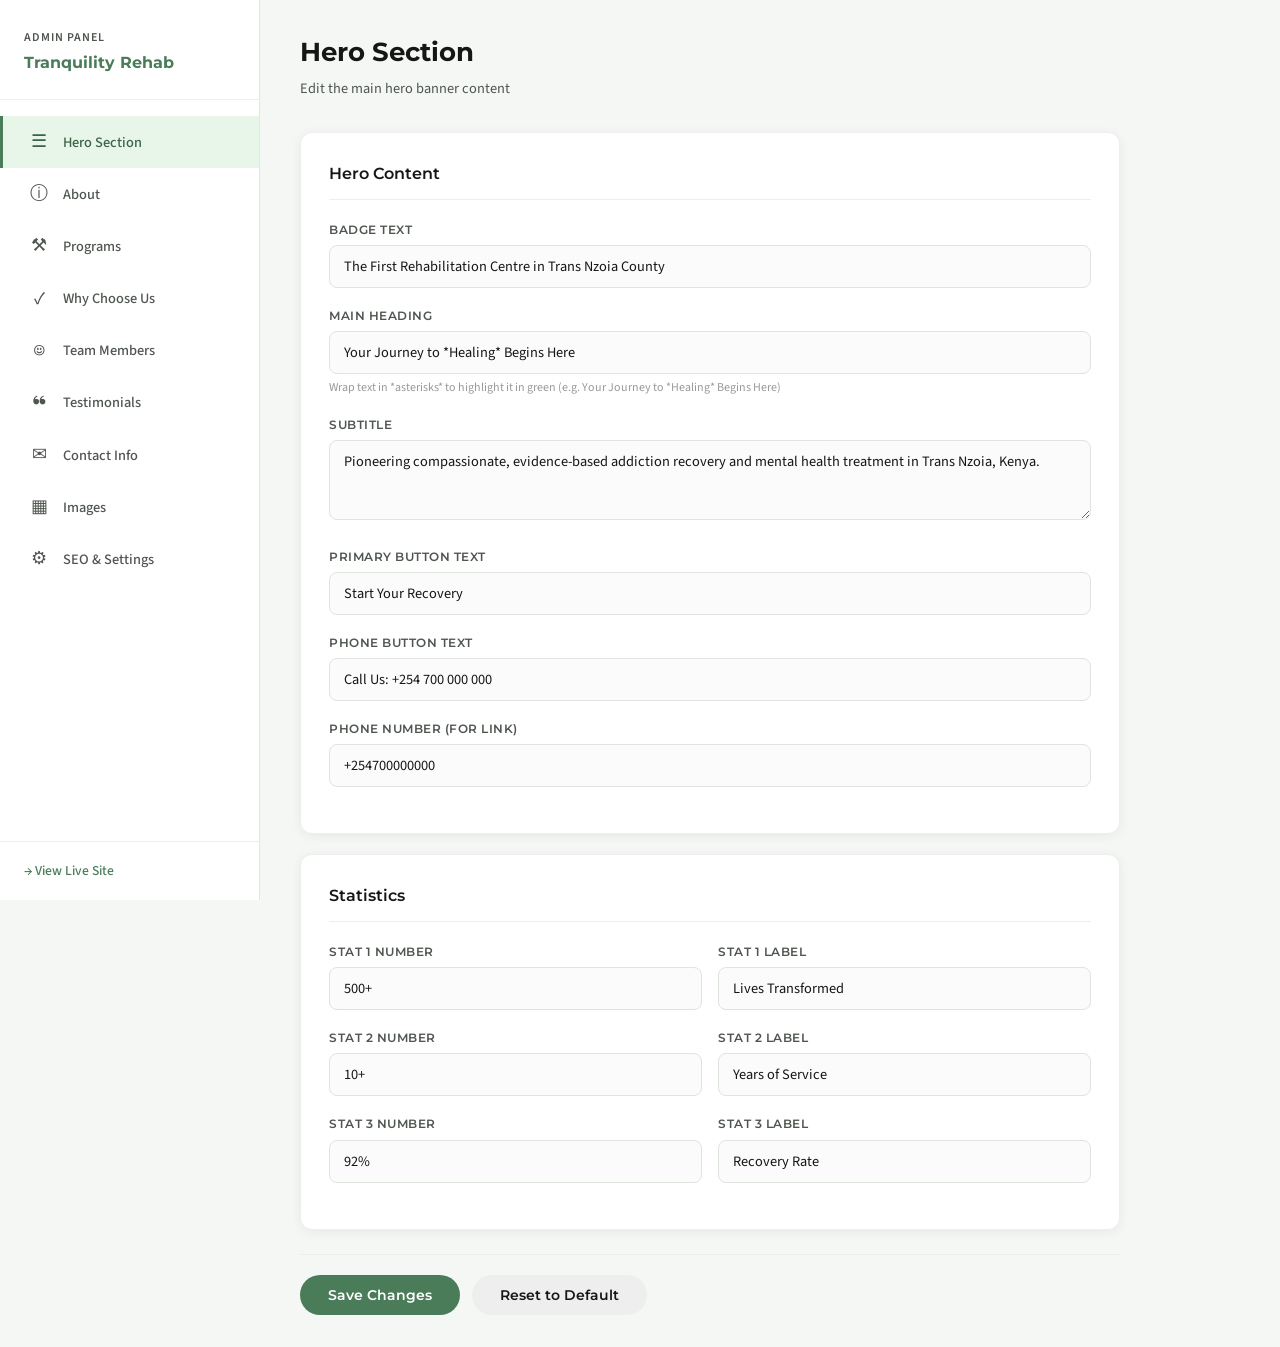
==== admin.html @ fd3b814e "Initial site build for Tranquility Rehab Centre Static website with admin panel for the first rehab " ====
<!DOCTYPE html>
<html lang="en">
<head>
  <meta charset="UTF-8">
  <meta name="viewport" content="width=device-width, initial-scale=1.0">
  <title>Admin | Tranquility Rehab Centre</title>
  <link rel="preconnect" href="https://fonts.googleapis.com">
  <link rel="preconnect" href="https://fonts.gstatic.com" crossorigin>
  <link href="https://fonts.googleapis.com/css2?family=Montserrat:wght@400;500;600;700&family=Source+Sans+3:wght@300;400;500;600&display=swap" rel="stylesheet">
  <style>
    :root {
      --primary: #4a7c59;
      --primary-dark: #3a6348;
      --primary-light: #e8f5e9;
      --text: #161616;
      --text-secondary: #4f554f;
      --bg: #f5f7f5;
      --white: #ffffff;
      --danger: #c0392b;
      --danger-light: #fde8e8;
      --radius: 12px;
      --shadow: 0 2px 12px rgba(0,0,0,0.06);
    }

    * { margin: 0; padding: 0; box-sizing: border-box; }

    body {
      font-family: 'Source Sans 3', sans-serif;
      background: var(--bg);
      color: var(--text);
      line-height: 1.6;
    }

    /* Sidebar */
    .admin-layout {
      display: grid;
      grid-template-columns: 260px 1fr;
      min-height: 100vh;
    }

    .sidebar {
      background: var(--white);
      border-right: 1px solid #e5e5e5;
      padding: 24px 0;
      position: sticky;
      top: 0;
      height: 100vh;
      overflow-y: auto;
    }

    .sidebar-logo {
      padding: 0 24px 24px;
      border-bottom: 1px solid #eee;
      margin-bottom: 16px;
    }

    .sidebar-logo h2 {
      font-family: 'Montserrat', sans-serif;
      font-size: 1rem;
      font-weight: 700;
      color: var(--primary);
    }

    .sidebar-logo span {
      font-size: 0.75rem;
      color: var(--text-secondary);
      text-transform: uppercase;
      letter-spacing: 1px;
      font-weight: 600;
    }

    .sidebar-nav a {
      display: flex;
      align-items: center;
      gap: 12px;
      padding: 12px 24px;
      color: var(--text-secondary);
      text-decoration: none;
      font-size: 0.9rem;
      font-weight: 500;
      transition: all 0.2s;
      border-left: 3px solid transparent;
    }

    .sidebar-nav a:hover,
    .sidebar-nav a.active {
      background: var(--primary-light);
      color: var(--primary-dark);
      border-left-color: var(--primary);
    }

    .sidebar-nav a .nav-icon {
      font-size: 1.1rem;
      width: 24px;
      text-align: center;
    }

    .sidebar-actions {
      padding: 16px 24px;
      border-top: 1px solid #eee;
      margin-top: auto;
      position: absolute;
      bottom: 0;
      left: 0;
      right: 0;
      background: var(--white);
    }

    /* Main content */
    .main-content {
      padding: 32px 40px;
      max-width: 900px;
    }

    .page-header {
      margin-bottom: 32px;
    }

    .page-header h1 {
      font-family: 'Montserrat', sans-serif;
      font-size: 1.6rem;
      font-weight: 700;
      margin-bottom: 4px;
    }

    .page-header p {
      color: var(--text-secondary);
      font-size: 0.9rem;
    }

    /* Sections */
    .edit-section {
      display: none;
      animation: fadeIn 0.3s ease;
    }

    .edit-section.active {
      display: block;
    }

    @keyframes fadeIn {
      from { opacity: 0; transform: translateY(8px); }
      to { opacity: 1; transform: translateY(0); }
    }

    .card {
      background: var(--white);
      border-radius: var(--radius);
      box-shadow: var(--shadow);
      padding: 28px;
      margin-bottom: 20px;
      border: 1px solid #eee;
    }

    .card h3 {
      font-family: 'Montserrat', sans-serif;
      font-size: 1rem;
      font-weight: 600;
      margin-bottom: 20px;
      padding-bottom: 12px;
      border-bottom: 1px solid #eee;
    }

    .form-group {
      margin-bottom: 18px;
    }

    .form-group label {
      display: block;
      font-family: 'Montserrat', sans-serif;
      font-size: 0.75rem;
      font-weight: 600;
      text-transform: uppercase;
      letter-spacing: 0.5px;
      color: var(--text-secondary);
      margin-bottom: 6px;
    }

    .form-group input,
    .form-group textarea,
    .form-group select {
      width: 100%;
      padding: 10px 14px;
      border: 1.5px solid #dde5dd;
      border-radius: 8px;
      font-family: 'Source Sans 3', sans-serif;
      font-size: 0.9rem;
      color: var(--text);
      transition: border-color 0.2s;
      background: #fafbfa;
    }

    .form-group input:focus,
    .form-group textarea:focus {
      outline: none;
      border-color: var(--primary);
      box-shadow: 0 0 0 3px rgba(74,124,89,0.1);
    }

    .form-group textarea {
      resize: vertical;
      min-height: 80px;
    }

    .form-row {
      display: grid;
      grid-template-columns: 1fr 1fr;
      gap: 16px;
    }

    .form-hint {
      font-size: 0.75rem;
      color: #999;
      margin-top: 4px;
    }

    /* Repeater items */
    .repeater-item {
      background: #fafbfa;
      border: 1px solid #eee;
      border-radius: 8px;
      padding: 20px;
      margin-bottom: 12px;
      position: relative;
    }

    .repeater-item .item-header {
      display: flex;
      justify-content: space-between;
      align-items: center;
      margin-bottom: 14px;
    }

    .repeater-item .item-header span {
      font-family: 'Montserrat', sans-serif;
      font-weight: 600;
      font-size: 0.85rem;
      color: var(--primary);
    }

    .btn-remove {
      background: var(--danger-light);
      color: var(--danger);
      border: none;
      padding: 4px 12px;
      border-radius: 6px;
      font-size: 0.78rem;
      font-weight: 600;
      cursor: pointer;
    }

    .btn-remove:hover {
      background: var(--danger);
      color: white;
    }

    .btn-add {
      display: inline-flex;
      align-items: center;
      gap: 6px;
      background: var(--primary-light);
      color: var(--primary-dark);
      border: 1px dashed var(--primary);
      padding: 10px 20px;
      border-radius: 8px;
      font-family: 'Montserrat', sans-serif;
      font-size: 0.82rem;
      font-weight: 600;
      cursor: pointer;
      margin-top: 8px;
      transition: all 0.2s;
    }

    .btn-add:hover {
      background: var(--primary);
      color: white;
    }

    /* Buttons */
    .btn {
      display: inline-block;
      padding: 12px 28px;
      border-radius: 50px;
      font-family: 'Montserrat', sans-serif;
      font-size: 0.85rem;
      font-weight: 600;
      cursor: pointer;
      transition: all 0.2s;
      border: none;
      text-decoration: none;
    }

    .btn-primary {
      background: var(--primary);
      color: white;
    }

    .btn-primary:hover {
      background: var(--primary-dark);
      transform: translateY(-1px);
      box-shadow: 0 4px 12px rgba(74,124,89,0.3);
    }

    .btn-secondary {
      background: #eee;
      color: var(--text);
    }

    .btn-secondary:hover {
      background: #ddd;
    }

    .btn-danger {
      background: var(--danger-light);
      color: var(--danger);
    }

    .btn-danger:hover {
      background: var(--danger);
      color: white;
    }

    .btn-block { display: block; width: 100%; text-align: center; }

    .action-bar {
      display: flex;
      gap: 12px;
      margin-top: 24px;
      padding-top: 20px;
      border-top: 1px solid #eee;
    }

    /* Toast */
    .toast {
      position: fixed;
      bottom: 24px;
      right: 24px;
      background: var(--primary);
      color: white;
      padding: 14px 28px;
      border-radius: 8px;
      font-weight: 500;
      box-shadow: 0 8px 24px rgba(0,0,0,0.15);
      transform: translateY(100px);
      opacity: 0;
      transition: all 0.3s ease;
      z-index: 1000;
    }

    .toast.show {
      transform: translateY(0);
      opacity: 1;
    }

    /* Preview link */
    .preview-link {
      display: inline-flex;
      align-items: center;
      gap: 6px;
      color: var(--primary);
      font-weight: 500;
      font-size: 0.85rem;
      text-decoration: none;
    }

    .preview-link:hover {
      text-decoration: underline;
    }

    /* Image preview */
    .img-preview {
      width: 100%;
      max-width: 300px;
      height: 120px;
      object-fit: cover;
      border-radius: 8px;
      margin-top: 8px;
      border: 1px solid #eee;
    }

    /* Responsive */
    @media (max-width: 768px) {
      .admin-layout {
        grid-template-columns: 1fr;
      }
      .sidebar {
        position: fixed;
        left: -260px;
        z-index: 100;
        transition: left 0.3s;
        height: 100vh;
      }
      .sidebar.open { left: 0; }
      .main-content { padding: 20px; }
      .form-row { grid-template-columns: 1fr; }
    }
  </style>
</head>
<body>

  <div class="admin-layout">
    <!-- Sidebar -->
    <aside class="sidebar">
      <div class="sidebar-logo">
        <span>Admin Panel</span>
        <h2>Tranquility Rehab</h2>
      </div>
      <nav class="sidebar-nav">
        <a href="#" class="active" data-section="hero">
          <span class="nav-icon">&#9776;</span> Hero Section
        </a>
        <a href="#" data-section="about">
          <span class="nav-icon">&#9432;</span> About
        </a>
        <a href="#" data-section="programs">
          <span class="nav-icon">&#9874;</span> Programs
        </a>
        <a href="#" data-section="whyus">
          <span class="nav-icon">&#10003;</span> Why Choose Us
        </a>
        <a href="#" data-section="team">
          <span class="nav-icon">&#9786;</span> Team Members
        </a>
        <a href="#" data-section="testimonials">
          <span class="nav-icon">&#10077;</span> Testimonials
        </a>
        <a href="#" data-section="contact">
          <span class="nav-icon">&#9993;</span> Contact Info
        </a>
        <a href="#" data-section="images">
          <span class="nav-icon">&#9638;</span> Images
        </a>
        <a href="#" data-section="seo">
          <span class="nav-icon">&#9881;</span> SEO & Settings
        </a>
      </nav>
      <div class="sidebar-actions">
        <a href="index.html" class="preview-link" target="_blank">&#8594; View Live Site</a>
      </div>
    </aside>

    <!-- Main Content -->
    <main class="main-content">
      <div class="page-header">
        <h1 id="sectionTitle">Hero Section</h1>
        <p id="sectionDesc">Edit the main hero banner content</p>
      </div>

      <!-- HERO -->
      <div class="edit-section active" id="sec-hero">
        <div class="card">
          <h3>Hero Content</h3>
          <div class="form-group">
            <label>Badge Text</label>
            <input type="text" data-field="hero.badge" placeholder="e.g. The First Rehabilitation Centre in Trans Nzoia County">
          </div>
          <div class="form-group">
            <label>Main Heading</label>
            <input type="text" data-field="hero.heading" placeholder="Your Journey to Healing Begins Here">
            <p class="form-hint">Wrap text in *asterisks* to highlight it in green (e.g. Your Journey to *Healing* Begins Here)</p>
          </div>
          <div class="form-group">
            <label>Subtitle</label>
            <textarea data-field="hero.subtitle" rows="2" placeholder="Subtitle text..."></textarea>
          </div>
          <div class="form-group">
            <label>Primary Button Text</label>
            <input type="text" data-field="hero.btnPrimary" placeholder="Start Your Recovery">
          </div>
          <div class="form-group">
            <label>Phone Button Text</label>
            <input type="text" data-field="hero.btnPhone" placeholder="Call Us: +254 700 000 000">
          </div>
          <div class="form-group">
            <label>Phone Number (for link)</label>
            <input type="text" data-field="hero.phone" placeholder="+254700000000">
          </div>
        </div>
        <div class="card">
          <h3>Statistics</h3>
          <div class="form-row">
            <div class="form-group">
              <label>Stat 1 Number</label>
              <input type="text" data-field="hero.stat1Num" placeholder="500+">
            </div>
            <div class="form-group">
              <label>Stat 1 Label</label>
              <input type="text" data-field="hero.stat1Label" placeholder="Lives Transformed">
            </div>
          </div>
          <div class="form-row">
            <div class="form-group">
              <label>Stat 2 Number</label>
              <input type="text" data-field="hero.stat2Num" placeholder="10+">
            </div>
            <div class="form-group">
              <label>Stat 2 Label</label>
              <input type="text" data-field="hero.stat2Label" placeholder="Years of Service">
            </div>
          </div>
          <div class="form-row">
            <div class="form-group">
              <label>Stat 3 Number</label>
              <input type="text" data-field="hero.stat3Num" placeholder="92%">
            </div>
            <div class="form-group">
              <label>Stat 3 Label</label>
              <input type="text" data-field="hero.stat3Label" placeholder="Recovery Rate">
            </div>
          </div>
        </div>
        <div class="action-bar">
          <button class="btn btn-primary" onclick="saveAll()">Save Changes</button>
          <button class="btn btn-secondary" onclick="resetSection('hero')">Reset to Default</button>
        </div>
      </div>

      <!-- ABOUT -->
      <div class="edit-section" id="sec-about">
        <div class="card">
          <h3>About Section Header</h3>
          <div class="form-group">
            <label>Section Tag</label>
            <input type="text" data-field="about.tag" placeholder="Who We Are">
          </div>
          <div class="form-group">
            <label>Heading</label>
            <input type="text" data-field="about.heading" placeholder="A Sanctuary for Recovery">
          </div>
          <div class="form-group">
            <label>Introduction Text</label>
            <textarea data-field="about.intro" rows="4"></textarea>
          </div>
        </div>
        <div class="card">
          <h3>Mission, Vision & Values</h3>
          <div class="form-group">
            <label>Mission Title</label>
            <input type="text" data-field="about.card1Title" placeholder="Our Mission">
          </div>
          <div class="form-group">
            <label>Mission Text</label>
            <textarea data-field="about.card1Text" rows="3"></textarea>
          </div>
          <div class="form-group">
            <label>Vision Title</label>
            <input type="text" data-field="about.card2Title" placeholder="Our Vision">
          </div>
          <div class="form-group">
            <label>Vision Text</label>
            <textarea data-field="about.card2Text" rows="3"></textarea>
          </div>
          <div class="form-group">
            <label>Values Title</label>
            <input type="text" data-field="about.card3Title" placeholder="Our Values">
          </div>
          <div class="form-group">
            <label>Values Text</label>
            <textarea data-field="about.card3Text" rows="3"></textarea>
          </div>
        </div>
        <div class="action-bar">
          <button class="btn btn-primary" onclick="saveAll()">Save Changes</button>
          <button class="btn btn-secondary" onclick="resetSection('about')">Reset to Default</button>
        </div>
      </div>

      <!-- PROGRAMS -->
      <div class="edit-section" id="sec-programs">
        <div class="card">
          <h3>Programs Header</h3>
          <div class="form-group">
            <label>Section Tag</label>
            <input type="text" data-field="programs.tag" placeholder="What We Offer">
          </div>
          <div class="form-group">
            <label>Heading</label>
            <input type="text" data-field="programs.heading" placeholder="Treatment Programs">
          </div>
          <div class="form-group">
            <label>Intro Text</label>
            <textarea data-field="programs.intro" rows="2"></textarea>
          </div>
        </div>
        <div id="programsList"></div>
        <button class="btn-add" onclick="addProgram()">+ Add Program</button>
        <div class="action-bar">
          <button class="btn btn-primary" onclick="saveAll()">Save Changes</button>
          <button class="btn btn-secondary" onclick="resetSection('programs')">Reset to Default</button>
        </div>
      </div>

      <!-- WHY US -->
      <div class="edit-section" id="sec-whyus">
        <div class="card">
          <h3>Why Us Header</h3>
          <div class="form-group">
            <label>Section Tag</label>
            <input type="text" data-field="whyus.tag" placeholder="Why Choose Us">
          </div>
          <div class="form-group">
            <label>Heading</label>
            <input type="text" data-field="whyus.heading" placeholder="What Sets Us Apart">
          </div>
        </div>
        <div id="whyusList"></div>
        <button class="btn-add" onclick="addWhyItem()">+ Add Reason</button>
        <div class="action-bar">
          <button class="btn btn-primary" onclick="saveAll()">Save Changes</button>
          <button class="btn btn-secondary" onclick="resetSection('whyus')">Reset to Default</button>
        </div>
      </div>

      <!-- TEAM -->
      <div class="edit-section" id="sec-team">
        <div class="card">
          <h3>Team Header</h3>
          <div class="form-group">
            <label>Section Tag</label>
            <input type="text" data-field="team.tag" placeholder="Our Experts">
          </div>
          <div class="form-group">
            <label>Heading</label>
            <input type="text" data-field="team.heading" placeholder="Meet the Team">
          </div>
          <div class="form-group">
            <label>Intro Text</label>
            <textarea data-field="team.intro" rows="2"></textarea>
          </div>
        </div>
        <div id="teamList"></div>
        <button class="btn-add" onclick="addTeamMember()">+ Add Team Member</button>
        <div class="action-bar">
          <button class="btn btn-primary" onclick="saveAll()">Save Changes</button>
          <button class="btn btn-secondary" onclick="resetSection('team')">Reset to Default</button>
        </div>
      </div>

      <!-- TESTIMONIALS -->
      <div class="edit-section" id="sec-testimonials">
        <div class="card">
          <h3>Testimonials Header</h3>
          <div class="form-group">
            <label>Section Tag</label>
            <input type="text" data-field="testimonials.tag" placeholder="Success Stories">
          </div>
          <div class="form-group">
            <label>Heading</label>
            <input type="text" data-field="testimonials.heading" placeholder="Lives Transformed">
          </div>
        </div>
        <div id="testimonialsList"></div>
        <button class="btn-add" onclick="addTestimonial()">+ Add Testimonial</button>
        <div class="action-bar">
          <button class="btn btn-primary" onclick="saveAll()">Save Changes</button>
          <button class="btn btn-secondary" onclick="resetSection('testimonials')">Reset to Default</button>
        </div>
      </div>

      <!-- CONTACT -->
      <div class="edit-section" id="sec-contact">
        <div class="card">
          <h3>Contact Details</h3>
          <div class="form-group">
            <label>Location Line 1</label>
            <input type="text" data-field="contact.location1" placeholder="Tranquility Rehab Centre">
          </div>
          <div class="form-group">
            <label>Location Line 2</label>
            <input type="text" data-field="contact.location2" placeholder="Trans Nzoia County">
          </div>
          <div class="form-group">
            <label>Location Line 3</label>
            <input type="text" data-field="contact.location3" placeholder="Kenya">
          </div>
          <div class="form-row">
            <div class="form-group">
              <label>Phone 1</label>
              <input type="text" data-field="contact.phone1" placeholder="+254 700 000 000">
            </div>
            <div class="form-group">
              <label>Phone 2</label>
              <input type="text" data-field="contact.phone2" placeholder="+254 711 000 000">
            </div>
          </div>
          <div class="form-group">
            <label>Email</label>
            <input type="email" data-field="contact.email" placeholder="info@tranquilityrehab.co.ke">
          </div>
          <div class="form-group">
            <label>Visiting Hours</label>
            <textarea data-field="contact.hours" rows="2" placeholder="Saturday & Sunday: 10:00 AM - 4:00 PM&#10;By appointment on weekdays"></textarea>
          </div>
        </div>
        <div class="card">
          <h3>CTA Section</h3>
          <div class="form-group">
            <label>CTA Heading</label>
            <input type="text" data-field="contact.ctaHeading" placeholder="Take the First Step Today">
          </div>
          <div class="form-group">
            <label>CTA Text</label>
            <textarea data-field="contact.ctaText" rows="2"></textarea>
          </div>
        </div>
        <div class="action-bar">
          <button class="btn btn-primary" onclick="saveAll()">Save Changes</button>
          <button class="btn btn-secondary" onclick="resetSection('contact')">Reset to Default</button>
        </div>
      </div>

      <!-- IMAGES -->
      <div class="edit-section" id="sec-images">
        <div class="card">
          <h3>Hero Background Image</h3>
          <div class="form-group">
            <label>Image URL</label>
            <input type="text" data-field="images.heroBg" placeholder="https://images.unsplash.com/...">
            <img class="img-preview" id="heroPreview" src="" alt="Preview" style="display:none">
          </div>
        </div>
        <div class="card">
          <h3>About Section Images</h3>
          <div class="form-group">
            <label>Image 1 URL</label>
            <input type="text" data-field="images.about1" placeholder="https://...">
            <div class="form-group">
              <label>Image 1 Caption</label>
              <input type="text" data-field="images.about1Cap" placeholder="The Green Heart of Kenya">
            </div>
          </div>
          <div class="form-group">
            <label>Image 2 URL</label>
            <input type="text" data-field="images.about2" placeholder="https://...">
            <div class="form-group">
              <label>Image 2 Caption</label>
              <input type="text" data-field="images.about2Cap" placeholder="Peaceful Surroundings">
            </div>
          </div>
          <div class="form-group">
            <label>Image 3 URL</label>
            <input type="text" data-field="images.about3" placeholder="https://...">
            <div class="form-group">
              <label>Image 3 Caption</label>
              <input type="text" data-field="images.about3Cap" placeholder="A Place to Heal">
            </div>
          </div>
        </div>
        <div class="card">
          <h3>Nature Gallery Strip</h3>
          <div class="form-group">
            <label>Image 1 URL</label>
            <input type="text" data-field="images.strip1">
          </div>
          <div class="form-group">
            <label>Image 2 URL</label>
            <input type="text" data-field="images.strip2">
          </div>
          <div class="form-group">
            <label>Image 3 URL</label>
            <input type="text" data-field="images.strip3">
          </div>
          <div class="form-group">
            <label>Image 4 URL</label>
            <input type="text" data-field="images.strip4">
          </div>
        </div>
        <div class="action-bar">
          <button class="btn btn-primary" onclick="saveAll()">Save Changes</button>
          <button class="btn btn-secondary" onclick="resetSection('images')">Reset to Default</button>
        </div>
      </div>

      <!-- SEO -->
      <div class="edit-section" id="sec-seo">
        <div class="card">
          <h3>Site Settings</h3>
          <div class="form-group">
            <label>Site Title</label>
            <input type="text" data-field="seo.title" placeholder="Tranquility Rehab Centre | Recovery & Healing in Kenya">
          </div>
          <div class="form-group">
            <label>Meta Description</label>
            <textarea data-field="seo.description" rows="3"></textarea>
          </div>
          <div class="form-group">
            <label>Logo Text</label>
            <input type="text" data-field="seo.logoText" placeholder="Tranquility Rehab Centre">
          </div>
          <div class="form-group">
            <label>Footer Tagline</label>
            <textarea data-field="seo.footerText" rows="2"></textarea>
          </div>
          <div class="form-group">
            <label>Copyright Year</label>
            <input type="text" data-field="seo.copyright" placeholder="2026">
          </div>
        </div>
        <div class="card">
          <h3>Data Management</h3>
          <div class="form-group">
            <label>Export / Import</label>
            <p class="form-hint" style="margin-bottom:12px">Download all your content as JSON or restore from a backup file.</p>
            <button class="btn btn-secondary" onclick="exportData()" style="margin-right:8px">Export JSON</button>
            <button class="btn btn-secondary" onclick="document.getElementById('importFile').click()">Import JSON</button>
            <input type="file" id="importFile" accept=".json" style="display:none" onchange="importData(event)">
          </div>
          <div class="form-group" style="margin-top:20px">
            <button class="btn btn-danger" onclick="resetAll()">Reset All Content to Defaults</button>
          </div>
        </div>
        <div class="action-bar">
          <button class="btn btn-primary" onclick="saveAll()">Save Changes</button>
        </div>
      </div>

    </main>
  </div>

  <div class="toast" id="toast">Changes saved successfully!</div>

  <script src="js/admin.js"></script>
</body>
</html>
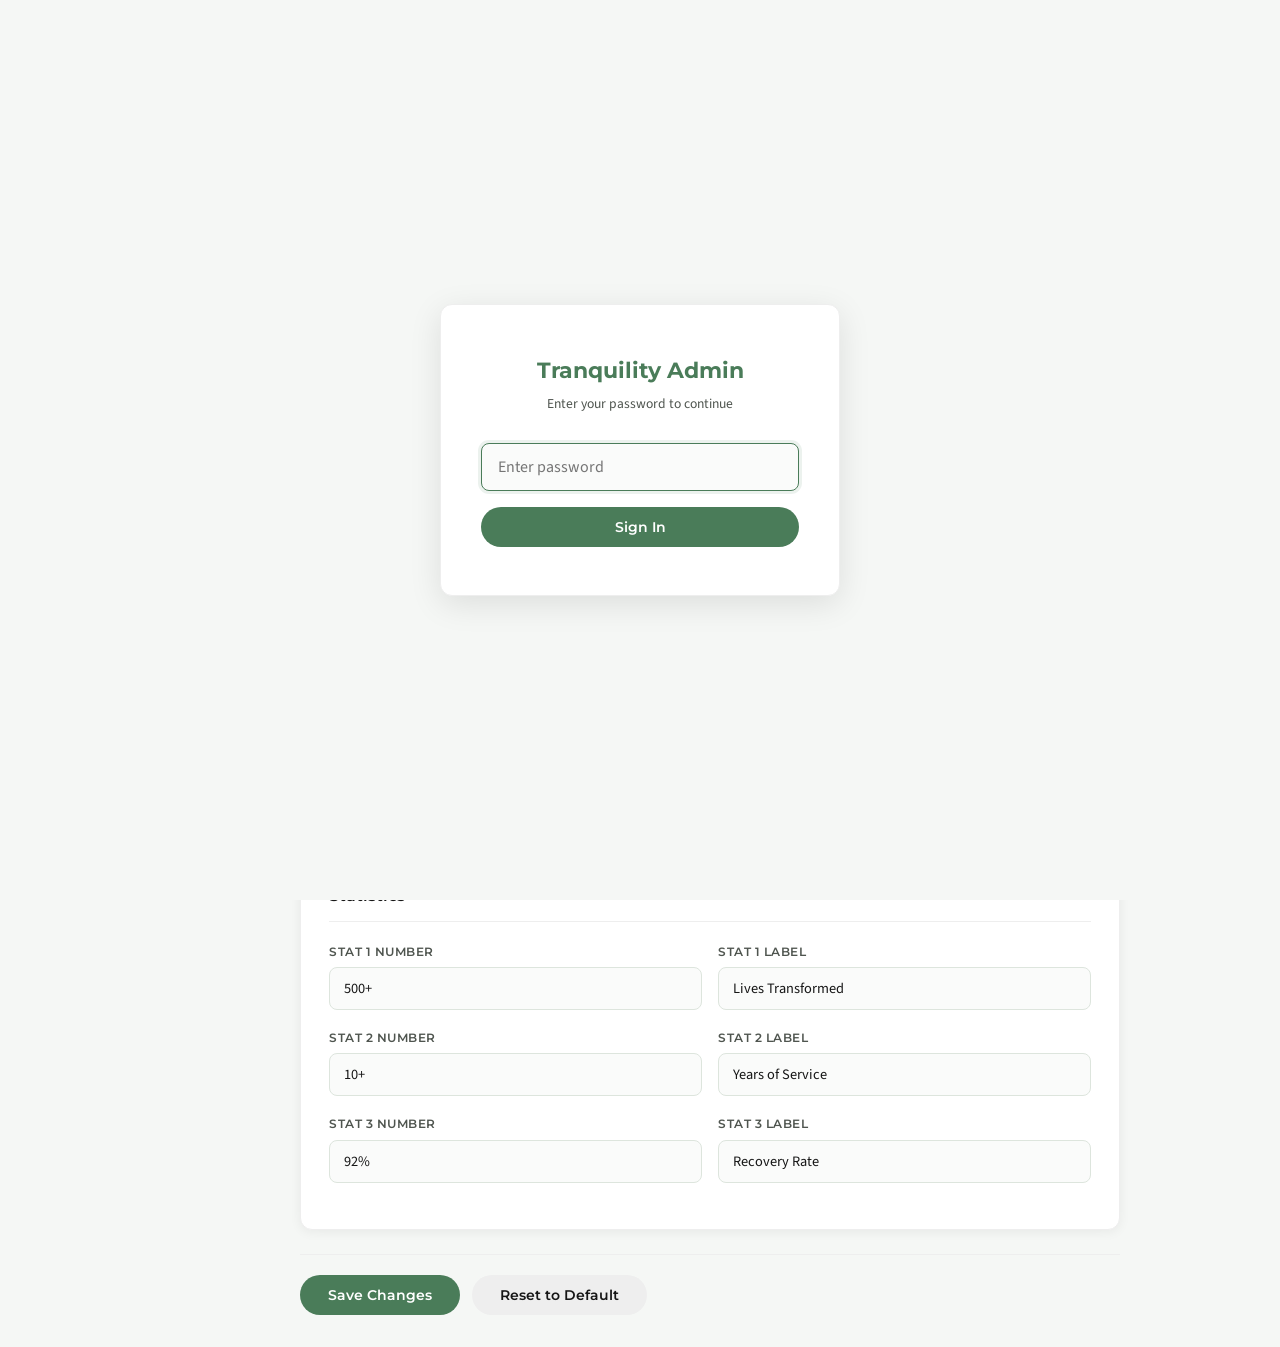
==== commit a4ee0070: "Add password protection to admin portal - Login overlay blocks access until correct password is ente" ====
--- a/admin.html
+++ b/admin.html
@@ -378,6 +378,74 @@
       border: 1px solid #eee;
     }
 
+    /* Login overlay */
+    .login-overlay {
+      position: fixed;
+      top: 0; left: 0; right: 0; bottom: 0;
+      background: var(--bg);
+      z-index: 9999;
+      display: flex;
+      align-items: center;
+      justify-content: center;
+    }
+
+    .login-overlay.hidden { display: none; }
+
+    .login-box {
+      background: var(--white);
+      border-radius: var(--radius);
+      box-shadow: 0 8px 32px rgba(0,0,0,0.1);
+      padding: 48px 40px;
+      width: 100%;
+      max-width: 400px;
+      text-align: center;
+      border: 1px solid #eee;
+    }
+
+    .login-box h2 {
+      font-family: 'Montserrat', sans-serif;
+      font-size: 1.4rem;
+      color: var(--primary);
+      margin-bottom: 4px;
+    }
+
+    .login-box .login-subtitle {
+      color: var(--text-secondary);
+      font-size: 0.85rem;
+      margin-bottom: 28px;
+    }
+
+    .login-box input[type="password"] {
+      width: 100%;
+      padding: 12px 16px;
+      border: 1.5px solid #dde5dd;
+      border-radius: 8px;
+      font-family: 'Source Sans 3', sans-serif;
+      font-size: 1rem;
+      color: var(--text);
+      background: #fafbfa;
+      margin-bottom: 16px;
+      transition: border-color 0.2s;
+    }
+
+    .login-box input[type="password"]:focus {
+      outline: none;
+      border-color: var(--primary);
+      box-shadow: 0 0 0 3px rgba(74,124,89,0.1);
+    }
+
+    .login-box .login-error {
+      color: var(--danger);
+      font-size: 0.82rem;
+      font-weight: 500;
+      margin-bottom: 12px;
+      display: none;
+    }
+
+    .login-box .btn {
+      width: 100%;
+    }
+
     /* Responsive */
     @media (max-width: 768px) {
       .admin-layout {
@@ -397,6 +465,19 @@
   </style>
 </head>
 <body>
+
+    <!-- Login Overlay -->
+  <div class="login-overlay" id="loginOverlay">
+    <div class="login-box">
+      <h2>Tranquility Admin</h2>
+      <p class="login-subtitle">Enter your password to continue</p>
+      <p class="login-error" id="loginError">Incorrect password. Please try again.</p>
+      <form onsubmit="handleLogin(event)">
+        <input type="password" id="loginPassword" placeholder="Enter password" autofocus>
+        <button type="submit" class="btn btn-primary">Sign In</button>
+      </form>
+    </div>
+  </div>
 
   <div class="admin-layout">
     <!-- Sidebar -->
@@ -435,7 +516,8 @@
         </a>
       </nav>
       <div class="sidebar-actions">
-        <a href="index.html" class="preview-link" target="_blank">&#8594; View Live Site</a>
+        <a href="index.html" class="preview-link" target="_blank" style="margin-bottom:12px;display:block">&#8594; View Live Site</a>
+        <a href="#" class="preview-link" onclick="sessionStorage.removeItem('tranquility_admin_auth');location.reload();" style="color:var(--danger)">&#8592; Logout</a>
       </div>
     </aside>
 
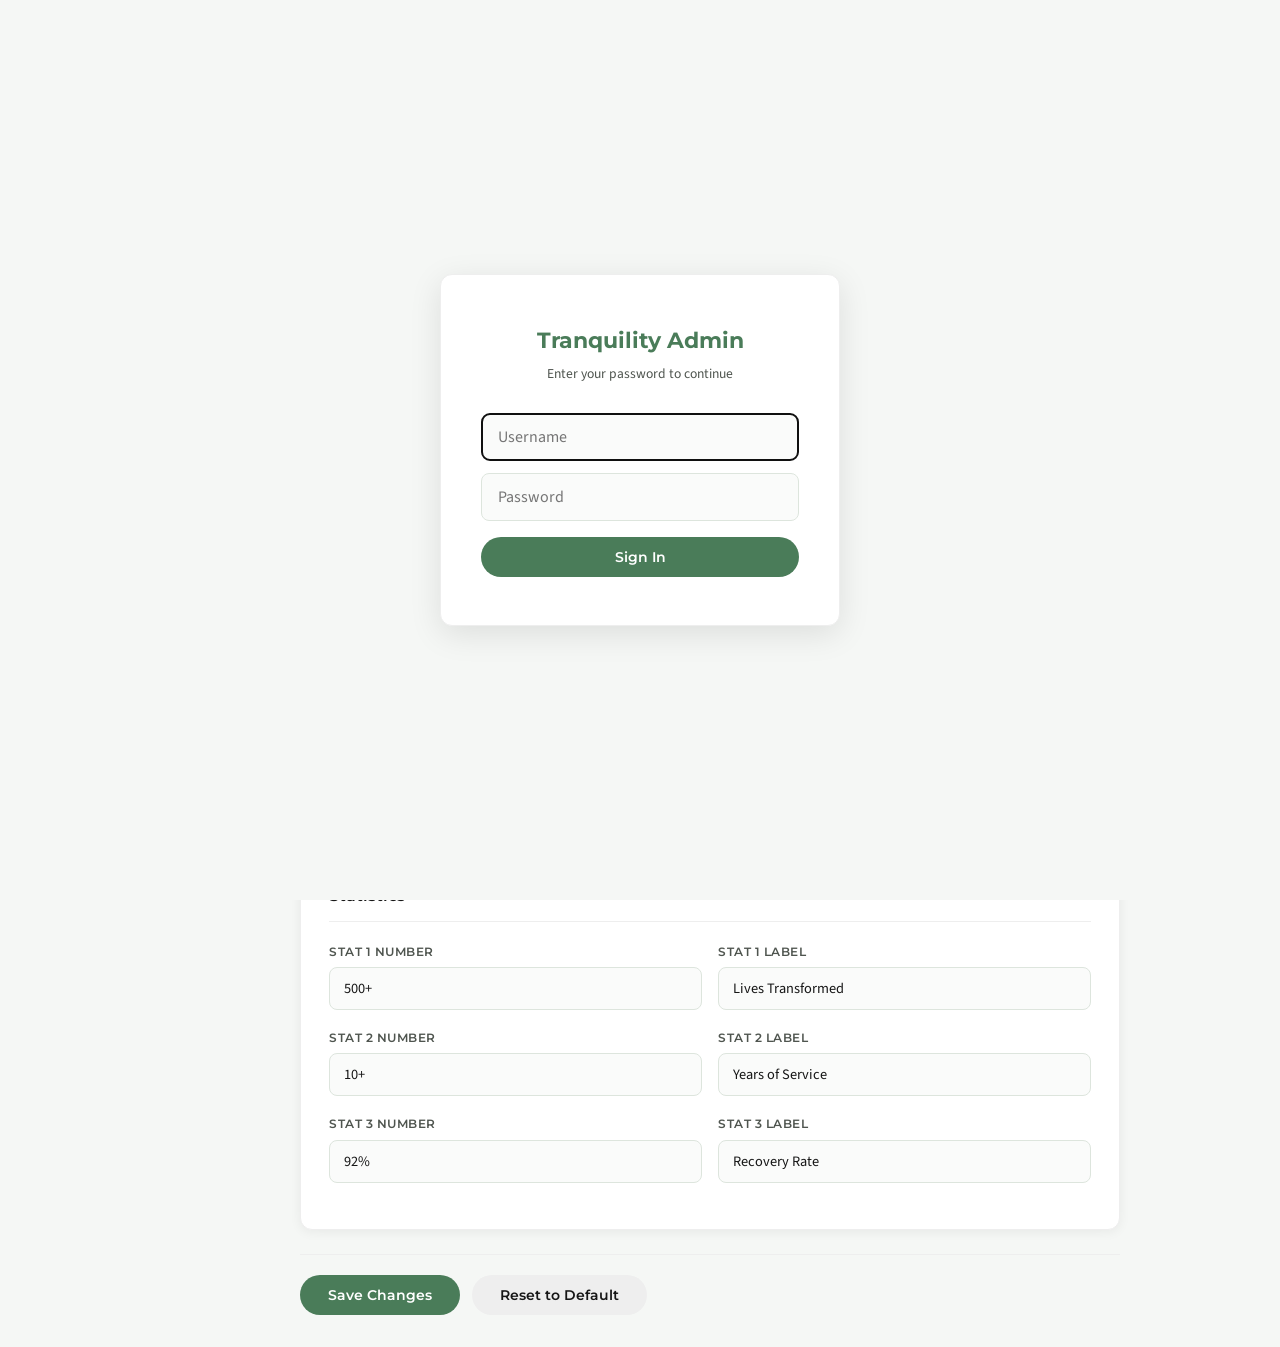
==== commit f232e835: "Add username field to admin login - Login now requires both username and password - Both values stor" ====
--- a/admin.html
+++ b/admin.html
@@ -471,9 +471,10 @@
     <div class="login-box">
       <h2>Tranquility Admin</h2>
       <p class="login-subtitle">Enter your password to continue</p>
-      <p class="login-error" id="loginError">Incorrect password. Please try again.</p>
+      <p class="login-error" id="loginError">Incorrect username or password.</p>
       <form onsubmit="handleLogin(event)">
-        <input type="password" id="loginPassword" placeholder="Enter password" autofocus>
+        <input type="text" id="loginUsername" placeholder="Username" autofocus style="width:100%;padding:12px 16px;border:1.5px solid #dde5dd;border-radius:8px;font-family:'Source Sans 3',sans-serif;font-size:1rem;color:var(--text);background:#fafbfa;margin-bottom:12px;">
+        <input type="password" id="loginPassword" placeholder="Password">
         <button type="submit" class="btn btn-primary">Sign In</button>
       </form>
     </div>
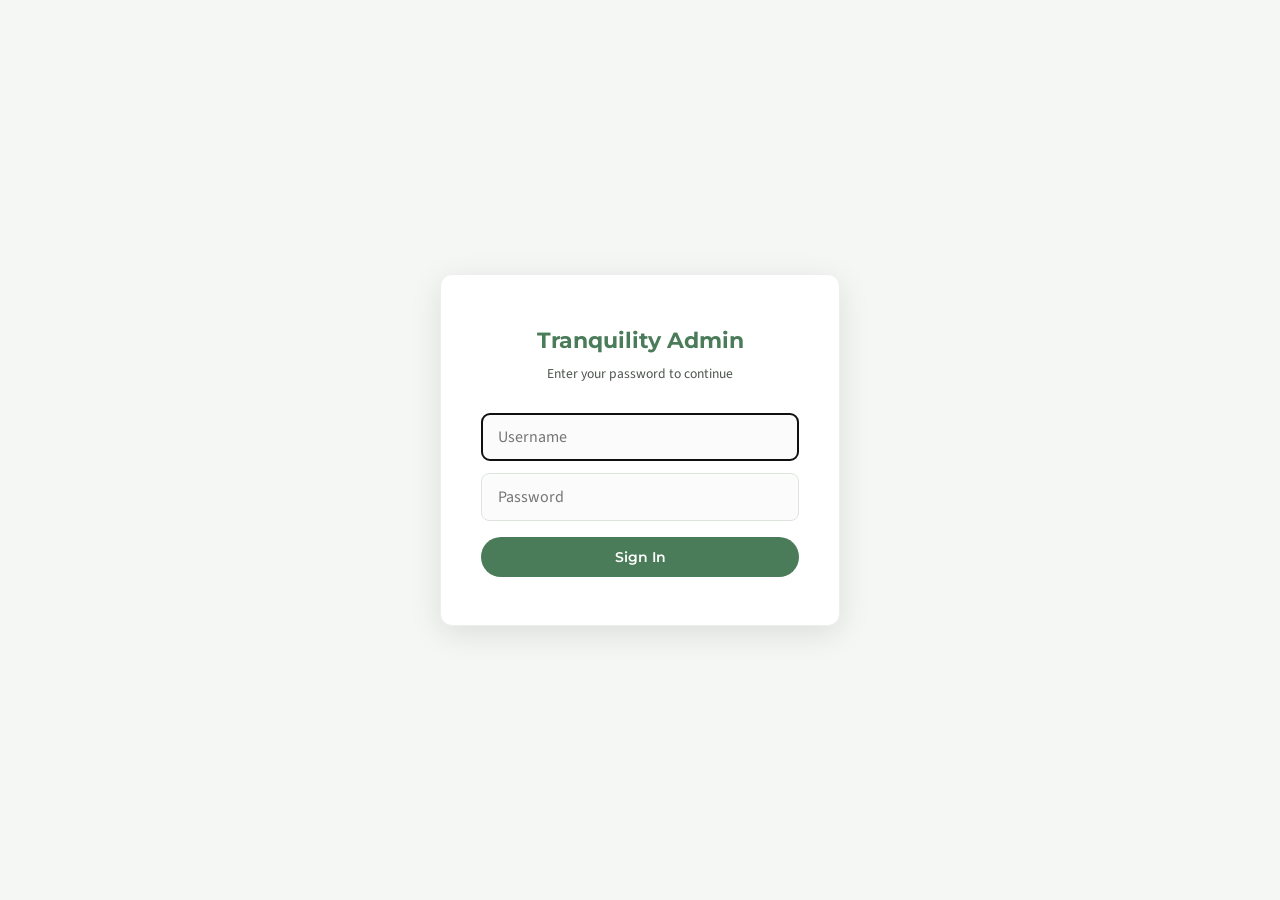
==== commit 17468fdf: "Hide admin panel until authenticated Admin layout is hidden by default and only shown after successf" ====
--- a/admin.html
+++ b/admin.html
@@ -480,7 +480,7 @@
     </div>
   </div>
 
-  <div class="admin-layout">
+  <div class="admin-layout" id="adminLayout" style="display:none">
     <!-- Sidebar -->
     <aside class="sidebar">
       <div class="sidebar-logo">
